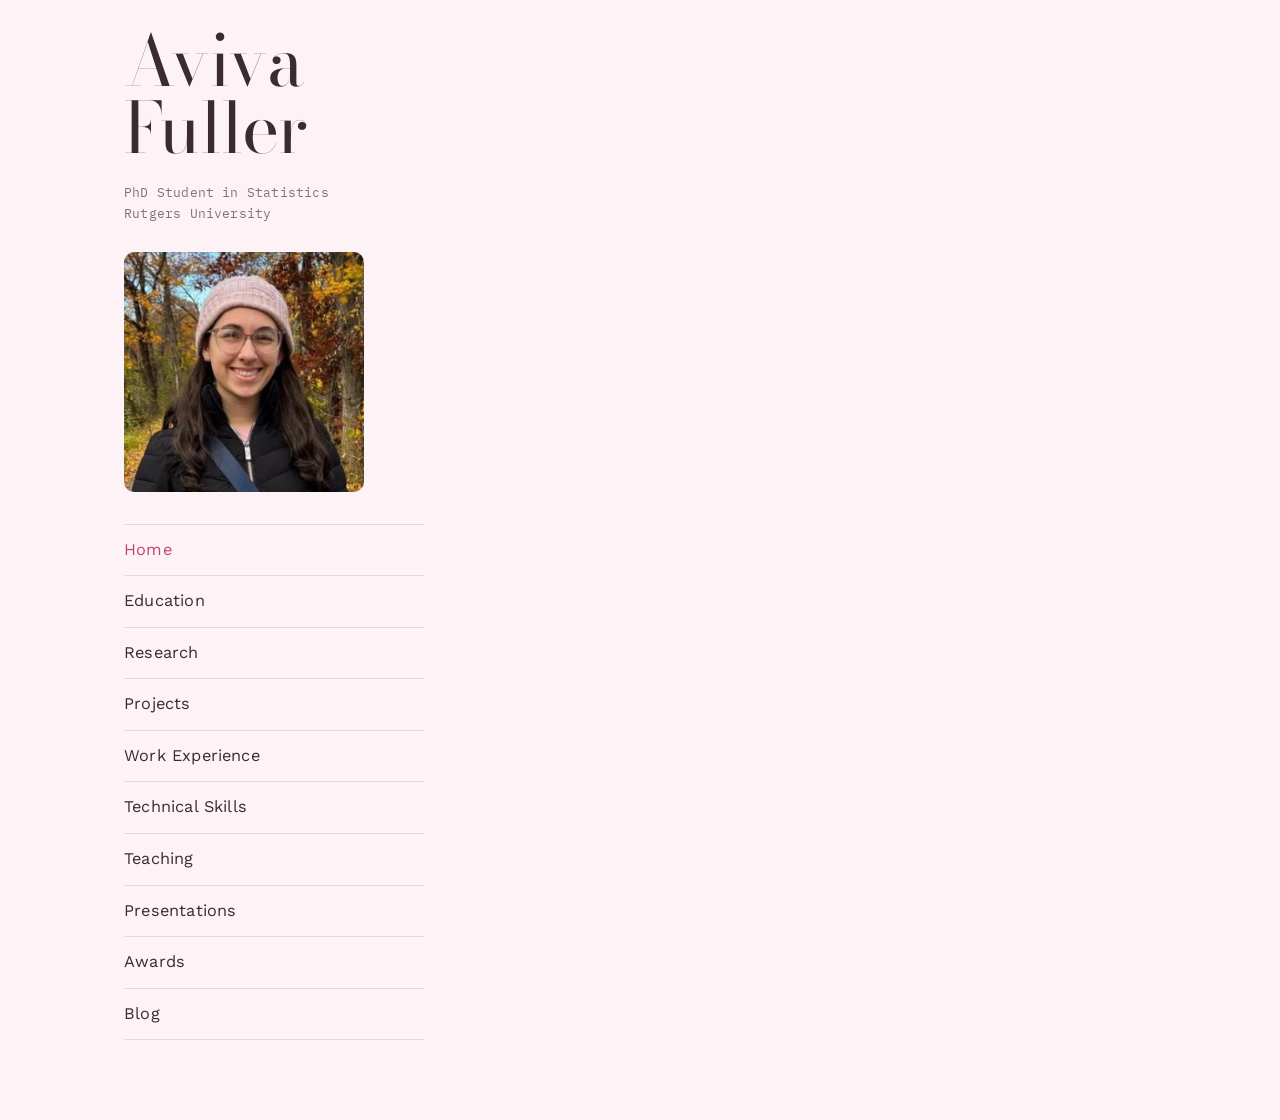
==== index.html @ 15a93945 "Add technical skills Co-Authored-By: Claude Opus 5.5 <noreply@anthropic.com>" ====
<!doctype html>
<html lang="en">
<head>
  <meta charset="utf-8">
  <meta name="viewport" content="width=device-width, initial-scale=1">
  <title>Aviva Fuller</title>
  <meta name="description" content="Aviva Fuller, PhD student in Statistics at Rutgers University.">
  <link rel="icon" href="data:image/svg+xml,%3Csvg xmlns='http://www.w3.org/2000/svg' viewBox='0 0 64 64'%3E%3Crect width='64' height='64' rx='14' fill='%23c2456e'/%3E%3Ctext x='32' y='45' font-family='Georgia,serif' font-size='38' text-anchor='middle' fill='white'%3EA%3C/text%3E%3C/svg%3E">
  <link rel="preconnect" href="https://fonts.googleapis.com">
  <link rel="preconnect" href="https://fonts.gstatic.com" crossorigin>
  <link href="https://fonts.googleapis.com/css2?family=Bodoni+Moda:opsz,wght@6..96,400;6..96,500&family=IBM+Plex+Mono:wght@400&family=Work+Sans:ital,wght@0,400;0,500;1,400&display=swap" rel="stylesheet">
  <link rel="stylesheet" href="style.css?v=10">
</head>
<body>
  <div class="layout">

    <!-- ================= SIDEBAR ================= -->
    <aside class="sidebar">
      <a href="#home" class="name">Aviva<br>Fuller</a>
      <p class="title">PhD Student in Statistics<br>Rutgers University</p>

      <img class="photo" src="images/profile.jpg" alt="Aviva Fuller" width="600" height="600">

      <nav aria-label="Sections">
        <ul class="menu">
          <li><a href="#home">Home</a></li>
          <li><a href="#education">Education</a></li>
          <li><a href="#research">Research</a></li>
          <li><a href="#projects">Projects</a></li>
          <li><a href="#experience">Work Experience</a></li>
          <li><a href="#skills">Technical Skills</a></li>
          <li><a href="#teaching">Teaching</a></li>
          <li><a href="#presentations">Presentations</a></li>
          <li><a href="#awards">Awards</a></li>
          <li><a href="#blog">Blog</a></li>
        </ul>
      </nav>
    </aside>

    <!-- ================= CONTENT ================= -->
    <!-- Each <section> below is one sidebar page. Add your text inside it. -->
    <main class="content">

      <section id="home">
        <!-- Home: write your introduction paragraphs here, e.g.
        <p>Aviva Fuller is a PhD student in Statistics at Rutgers University ...</p>
        -->
      </section>

      <section id="education">
        <h2>Education</h2>

        <article class="entry">
          <header class="entry-head">
            <div>
              <h3 class="entry-title">Rutgers University</h3>
              <p class="entry-sub">PhD in Statistics</p>
            </div>
            <p class="entry-meta"><span>Expected May 2030</span> <span>New Brunswick, NJ</span></p>
          </header>
          <ul class="highlights">
            <li>GPA 4.00 / 4.00</li>
            <li>Passed PhD Qualifying Exam, July 2026</li>
          </ul>
          <p class="label">Coursework</p>
          <ul class="courses">
            <li>Theory of Statistics I &amp; II</li>
            <li>Theory of Probability</li>
            <li>Stochastic Processes</li>
            <li>Applied Statistics I &amp; II</li>
            <li>Causal Inference</li>
            <li>Statistical Consulting</li>
            <li>Statistical Pedagogy</li>
            <li>AI and LLMs for Data Science</li>
          </ul>
        </article>

        <article class="entry">
          <header class="entry-head">
            <div>
              <h3 class="entry-title">Binghamton University</h3>
              <p class="entry-sub">BS, Mathematics and Economic Analysis</p>
            </div>
            <p class="entry-meta"><span>May 2025</span> <span>Binghamton, NY</span></p>
          </header>
          <ul class="highlights">
            <li>GPA 4.00 / 4.00</li>
            <li>Summa Cum Laude</li>
          </ul>
          <p class="label">Coursework</p>
          <ul class="courses">
            <li>Mathematical Statistics</li>
            <li>Regression Modeling</li>
            <li>Econometrics</li>
            <li>Graduate Real Analysis</li>
          </ul>
        </article>
      </section>

      <section id="research">
        <h2>Research</h2>
        <p>I'm interested in causal inference, especially the design and analysis of randomized experiments, with applications to biostatistics and social sciences.</p>
        <p class="label section-label">Current projects</p>

        <!-- Another research card may go above this one later. -->

        <a class="entry" href="research/causal-inference-reading.html">
          <header class="entry-head">
            <div>
              <h3 class="entry-title">Causal Inference Reading Course</h3>
              <p class="entry-sub">Advisor: Prof. Nicole Pashley</p>
            </div>
            <p class="entry-meta"><span>Fall 2026 – present</span> <span>Rutgers University</span></p>
          </header>
          <ul class="highlights">
            <li>Independent study</li>
          </ul>
          <p class="entry-summary">Weekly meetings with Prof. Pashley and two other students, working through research papers and Imbens and Rubin's textbook on causal inference.</p>
          <span class="see-more">See more <span aria-hidden="true">→</span></span>
        </a>

        <!-- Add more current research project cards here -->

        <p class="label section-label">Past research</p>

        <article class="entry">
          <header class="entry-head">
            <div>
              <h3 class="entry-title">Research Assistant</h3>
              <p class="entry-sub">Advisor: Prof. Minghao Rostami</p>
            </div>
            <p class="entry-meta"><span>Jan. 2024 – May 2025</span> <span>Research Foundation for SUNY</span> <span>Binghamton, NY</span></p>
          </header>
          <ul class="highlights">
            <li>Neural networks</li>
            <li>MATLAB</li>
          </ul>
          <ul class="courses single">
            <li>Generated synthetic 3D datasets and computed ground-truth fluid velocity fields induced by force points to construct labeled training data for a supervised learning task</li>
            <li>Trained and tuned neural networks in MATLAB to recover velocity fields, running systematic experiments across network parameters and the number and placement of source points</li>
            <li>Summarized methodology, experimental design, and findings in a written report for the Principal Investigator</li>
          </ul>
        </article>
      </section>

      <section id="teaching">
        <h2>Teaching</h2>
        <p>I've been a teaching assistant in the Rutgers Department of Statistics since Fall 2025. I grade assignments and exams, proctor exams, hold weekly office hours, and support both the instructor and the students throughout the semester. Many of my students come from non-quantitative backgrounds, so I focus on explaining ideas like probability, hypothesis testing and regression clearly.</p>

        <p class="label section-label">Courses</p>

        <article class="entry">
          <header class="entry-head">
            <div>
              <h3 class="entry-title">Fall 2026</h3>
            </div>
          </header>
          <ul class="course-rows">
            <li><span>Statistics I</span> <span class="count">120 students</span></li>
            <li><span>Regression Methods</span> <span class="count">90 students</span></li>
          </ul>
        </article>

        <article class="entry">
          <header class="entry-head">
            <div>
              <h3 class="entry-title">Spring 2026</h3>
            </div>
          </header>
          <ul class="course-rows">
            <li><span>Introductory Statistics for Business</span> <span class="count">120 students</span></li>
            <li><span>Introductory Statistics for Research</span> <span class="count">120 students</span></li>
          </ul>
        </article>

        <article class="entry">
          <header class="entry-head">
            <div>
              <h3 class="entry-title">Fall 2025</h3>
            </div>
          </header>
          <ul class="course-rows">
            <li><span>Introductory Statistics for Business, Section 1</span> <span class="count">120 students</span></li>
            <li><span>Introductory Statistics for Business, Section 2</span> <span class="count">120 students</span></li>
          </ul>
        </article>
      </section>

      <section id="presentations">
        <h2>Presentations</h2>

        <a class="entry" href="presentations/ding-paradox.pdf" target="_blank" rel="noopener">
          <header class="entry-head">
            <div>
              <h3 class="entry-title">A Paradox from Randomization-Based Causal Inference</h3>
              <p class="entry-sub">Causal Inference Reading Group, Rutgers University</p>
            </div>
            <p class="entry-meta"><span>October 2026</span></p>
          </header>
          <ul class="highlights">
            <li>Paper presentation</li>
          </ul>
          <p class="entry-summary">Presented Ding (2017), which compares Fisher's and Neyman's randomization tests and explains why Neyman's test can reject when Fisher's does not, even though Fisher's null is the stronger one.</p>
          <span class="see-more">View slides <span aria-hidden="true">→</span></span>
        </a>

        <a class="entry" href="presentations/causal-representation-learning.pdf" target="_blank" rel="noopener">
          <header class="entry-head">
            <div>
              <h3 class="entry-title">An Introduction to Causal Representation Learning</h3>
              <p class="entry-sub">Seminar talk, Dept. of Statistics, Rutgers University</p>
            </div>
            <p class="entry-meta"><span>April 2026</span></p>
          </header>
          <ul class="highlights">
            <li>Seminar talk</li>
          </ul>
          <p class="entry-summary">An introduction to causal representation learning, based on Moran and Aragam (2026), &ldquo;Towards Interpretable Deep Generative Models via Causal Representation Learning,&rdquo; and Zhang et al. (2023).</p>
          <span class="see-more">View slides <span aria-hidden="true">→</span></span>
        </a>
      </section>

      <section id="awards">
        <h2>Awards</h2>

        <article class="entry">
          <header class="entry-head">
            <div>
              <h3 class="entry-title">Helen P. Beard Award for Excellence in Undergraduate Mathematics</h3>
              <p class="entry-sub">Binghamton University</p>
            </div>
            <p class="entry-meta"><span>2025</span></p>
          </header>
          <ul class="highlights">
            <li>One recipient annually</li>
          </ul>
        </article>

        <article class="entry">
          <header class="entry-head">
            <div>
              <h3 class="entry-title">Phi Beta Kappa</h3>
              <p class="entry-sub">Academic honor society</p>
            </div>
            <p class="entry-meta"><span>2023</span></p>
          </header>
        </article>

        <article class="entry">
          <header class="entry-head">
            <div>
              <h3 class="entry-title">Pi Mu Epsilon</h3>
              <p class="entry-sub">Mathematics honor society</p>
            </div>
            <p class="entry-meta"><span>2023</span></p>
          </header>
        </article>
      </section>

      <section id="experience">
        <h2>Work Experience</h2>

        <a class="entry" href="#teaching">
          <header class="entry-head">
            <div>
              <h3 class="entry-title">Teaching Assistant</h3>
              <p class="entry-sub">Rutgers University, Department of Statistics</p>
            </div>
            <p class="entry-meta"><span>Sept. 2025 – present</span> <span>New Brunswick, NJ</span></p>
          </header>
          <ul class="highlights">
            <li>6 sections</li>
            <li>690 students</li>
          </ul>
          <ul class="courses single">
            <li>Support students in introductory and advanced statistics courses, from business statistics to regression methods</li>
            <li>Hold weekly office hours, grade assignments and exams, and proctor examinations</li>
            <li>Explain probability, hypothesis testing and regression to students from non-quantitative backgrounds</li>
          </ul>
          <span class="see-more">Courses <span aria-hidden="true">→</span></span>
        </a>

        <article class="entry">
          <header class="entry-head">
            <div>
              <h3 class="entry-title">Lead Tutor &amp; Peer Tutor</h3>
              <p class="entry-sub">Educational Opportunities Program, Binghamton University</p>
            </div>
            <p class="entry-meta"><span>Aug. 2022 – May 2025</span> <span>Binghamton, NY</span></p>
          </header>
          <ul class="highlights">
            <li>Lead Tutor, 2024–2025</li>
            <li>Peer Tutor, 2022–2023</li>
          </ul>
          <ul class="courses single">
            <li>Observed and gave feedback to other tutors, ran staff meetings, and wrote evaluation reports</li>
            <li>Provided private tutoring in mathematics and economics to low-income and disadvantaged students</li>
          </ul>
        </article>

        <article class="entry">
          <header class="entry-head">
            <div>
              <h3 class="entry-title">Programming Intern</h3>
              <p class="entry-sub">Forward Thinking Systems</p>
            </div>
            <p class="entry-meta"><span>Jun. – Aug. 2024</span> <span>Jericho, NY</span></p>
          </header>
          <ul class="courses single">
            <li>Explored a telematics dataset of harsh-driving events and developed a proposed framework for scoring driver quality</li>
          </ul>
        </article>
      </section>

      <section id="skills">
        <h2>Technical Skills</h2>

        <!-- Later: link skills to projects that use them, e.g. <li><a href="#projects">R</a></li> -->
        <article class="entry">
          <p class="label">Programming languages</p>
          <ul class="highlights">
            <li>R</li>
            <li>Python</li>
            <li>MATLAB</li>
          </ul>

          <p class="label">Python libraries</p>
          <ul class="highlights">
            <li>NumPy</li>
            <li>pandas</li>
            <li>PyTorch</li>
          </ul>

          <p class="label">Statistical methods</p>
          <ul class="highlights">
            <li>Causal inference</li>
            <li>Design and analysis of experiments</li>
            <li>Randomization inference</li>
            <li>Regression modeling</li>
            <li>Simulation studies</li>
            <li>Neural networks</li>
          </ul>
        </article>
      </section>

      <section id="projects">
        <h2>Projects</h2>
        <!-- Add projects here. Copy this card once per project:
        <a class="entry" href="LINK-TO-PROJECT">
          <header class="entry-head">
            <div>
              <h3 class="entry-title">Project title</h3>
              <p class="entry-sub">One-line description</p>
            </div>
            <p class="entry-meta"><span>Date</span></p>
          </header>
          <p class="entry-summary">A sentence or two about the project.</p>
          <span class="see-more">See more <span aria-hidden="true">→</span></span>
        </a>
        -->
      </section>

      <section id="blog">
        <h2>Blog</h2>
        <!-- Add blog posts here. Copy this card once per post:
        <a class="entry" href="LINK-TO-POST">
          <header class="entry-head">
            <div>
              <h3 class="entry-title">Post title</h3>
            </div>
            <p class="entry-meta"><span>Date</span></p>
          </header>
          <p class="entry-summary">A short teaser for the post.</p>
          <span class="see-more">Read more <span aria-hidden="true">→</span></span>
        </a>
        -->
      </section>

    </main>
  </div>

  <script src="script.js?v=10"></script>
</body>
</html>
---- style.css ----
:root {
  --bg: #fdf2f5;        /* light pink page */
  --ink: #3b2a31;       /* body text */
  --ink-soft: #8a6f79;  /* subtitle */
  --line: #efd3dc;      /* dividers */
  --accent: #c2456e;    /* active link, links */
  --serif: "Bodoni Moda", "Didot", Georgia, serif;
  --mono: "IBM Plex Mono", ui-monospace, Menlo, monospace;
  --sans: "Work Sans", system-ui, -apple-system, sans-serif;
  color-scheme: light;
}

* { box-sizing: border-box; }
html { scroll-behavior: smooth; }

body {
  margin: 0;
  background: var(--bg);
  color: var(--ink);
  font-family: var(--sans);
  font-size: 19px;
  line-height: 1.75;
  letter-spacing: 0.01em;
  -webkit-font-smoothing: antialiased;
}

a { color: var(--accent); }
:focus-visible { outline: 2px solid var(--accent); outline-offset: 3px; }

.layout {
  display: grid;
  grid-template-columns: 300px 1fr;
  gap: 48px;
  max-width: 1080px;
  margin: 0 auto;
  padding: 28px 24px 80px;
}

/* ---------- Sidebar ---------- */
.sidebar {
  position: sticky;
  top: 28px;
  align-self: start;
}

.name {
  display: block;
  font-family: var(--serif);
  font-weight: 400;
  font-size: 4.4rem;
  line-height: 0.95;
  letter-spacing: -0.01em;
  color: var(--ink);
  text-decoration: none;
}

.title {
  font-family: var(--mono);
  font-size: 0.82rem;
  line-height: 1.6;
  color: var(--ink-soft);
  margin: 20px 0 28px;
}

.photo {
  display: block;
  width: 100%;
  max-width: 240px;
  height: auto;
  aspect-ratio: 1;
  object-fit: cover;
  border-radius: 10px;
}

.menu {
  list-style: none;
  margin: 32px 0 0;
  padding: 0;
  border-top: 1px solid var(--line);
}
.menu li { border-bottom: 1px solid var(--line); }
.menu a {
  display: block;
  padding: 11px 0;
  color: var(--ink);
  text-decoration: none;
  font-size: 1.02rem;
  transition: color .15s ease;
}
.menu a:hover,
.menu a[aria-current="page"] { color: var(--accent); }

/* ---------- Content ---------- */
.content { padding-top: 14px; min-width: 0; }
.content section { margin-bottom: 64px; }  /* without JavaScript every section shows */
.js .content section { display: none; margin: 0; }
.js .content section.active { display: block; }
.content p { margin: 0 0 1.3em; }

.content h2 {
  font-family: var(--serif);
  font-weight: 400;
  font-size: 2.6rem;
  line-height: 1.1;
  margin: 0 0 24px;
}
.content h3 { font-size: 1.1rem; font-weight: 500; margin: 1.6em 0 .2em; }

/* ---------- Entries (education, experience, ...) ---------- */
.entry {
  background: #fffafb;
  border: 1px solid var(--line);
  border-left: 4px solid var(--accent);
  border-radius: 12px;
  padding: 26px 30px 28px;
  margin-bottom: 24px;
  box-shadow: 0 1px 2px rgba(194, 69, 110, .05), 0 8px 24px rgba(194, 69, 110, .07);
}

.entry-head {
  display: flex;
  justify-content: space-between;
  align-items: flex-start;
  gap: 24px;
  margin-bottom: 16px;
}
.content .entry-title {
  font-family: var(--serif);
  font-weight: 600;
  font-size: 1.65rem;
  line-height: 1.2;
  margin: 0;
}
.content .entry-sub {
  font-style: italic;
  color: var(--ink-soft);
  margin: 2px 0 0;
}
.content .entry-meta {
  font-family: var(--mono);
  font-size: .78rem;
  line-height: 1.7;
  color: var(--ink-soft);
  text-align: right;
  white-space: nowrap;
  margin: 6px 0 0;
}
.entry-meta span { display: block; }
.entry > :last-child { margin-bottom: 0; }

.highlights {
  list-style: none;
  display: flex;
  flex-wrap: wrap;
  gap: 8px;
  padding: 0;
  margin: 0 0 20px;
}
.highlights li {
  font-size: .85rem;
  font-weight: 500;
  color: var(--accent);
  background: #fbe3ea;
  border: 1px solid #f4c9d6;
  padding: 3px 12px;
  border-radius: 999px;
}

.content .label {
  font-family: var(--mono);
  font-size: .72rem;
  letter-spacing: .08em;
  text-transform: uppercase;
  color: var(--ink-soft);
  margin: 0 0 6px;
}
.courses {
  list-style: none;
  padding: 0;
  margin: 0;
  display: grid;
  grid-template-columns: 1fr 1fr;
  gap: 2px 28px;
}
.courses li {
  position: relative;
  padding-left: 18px;
  font-size: .95rem;
}
.courses li::before {
  content: "";
  position: absolute;
  left: 0;
  top: .68em;
  width: 7px;
  height: 7px;
  border-radius: 50%;
  border: 1.5px solid var(--accent);
}

/* ---------- Clickable cards (projects, blog posts, ...) ---------- */
a.entry {
  display: block;
  color: inherit;
  text-decoration: none;
  transition: transform .18s ease, box-shadow .18s ease, border-color .18s ease;
}
a.entry:hover,
a.entry:focus-visible {
  transform: translateY(-3px);
  border-color: #eab8c8;
  border-left-color: var(--accent);
  box-shadow: 0 2px 4px rgba(194, 69, 110, .06), 0 14px 32px rgba(194, 69, 110, .14);
}
.entry-summary { margin: 0 0 16px; }
.see-more {
  display: inline-flex;
  align-items: center;
  gap: 6px;
  font-size: .9rem;
  font-weight: 500;
  color: var(--accent);
  padding: 6px 16px;
  border: 1px solid #f0bccc;
  border-radius: 999px;
  background: #fbe3ea;
  transition: background .18s ease, color .18s ease;
}
.see-more span { transition: transform .18s ease; }
a.entry:hover .see-more,
a.entry:focus-visible .see-more { background: var(--accent); color: #fff; border-color: var(--accent); }
a.entry:hover .see-more span,
a.entry:focus-visible .see-more span { transform: translateX(4px); }

.content .section-label { margin: 32px 0 12px; }

/* ---------- Detail pages (research/, projects/, ...) ---------- */
.detail {
  max-width: 760px;
  margin: 0 auto;
  padding: 40px 24px 80px;
}
.back {
  display: inline-block;
  font-family: var(--mono);
  font-size: .82rem;
  text-decoration: none;
  margin-bottom: 36px;
}
.back:hover { text-decoration: underline; }
.detail .label {
  font-family: var(--mono);
  font-size: .72rem;
  letter-spacing: .08em;
  text-transform: uppercase;
  color: var(--ink-soft);
  margin: 0 0 8px;
}
.detail h1 {
  font-family: var(--serif);
  font-weight: 500;
  font-size: clamp(2.1rem, 5vw, 3rem);
  line-height: 1.1;
  margin: 0 0 14px;
}
.detail-meta {
  font-family: var(--mono);
  font-size: .82rem;
  color: var(--ink-soft);
  margin: 0 0 16px;
}
.detail .highlights { margin-bottom: 28px; }
.detail .entry .highlights { margin: 0; }
.detail .entry h2 {
  font-family: var(--serif);
  font-weight: 600;
  font-size: 1.45rem;
  margin: 0 0 10px;
}
.detail .entry p { margin: 0 0 1em; }
.detail .entry p:last-child { margin-bottom: 0; }
.courses.single { grid-template-columns: 1fr; gap: 10px; }
.courses.single li { font-size: 1em; }
.detail-note {
  font-size: .9rem;
  font-style: italic;
  color: var(--ink-soft);
  margin-top: 28px;
}

/* ---------- Mobile ---------- */
@media (max-width: 800px) {
  body { font-size: 17px; }
  .layout { grid-template-columns: 1fr; gap: 28px; padding: 24px 16px 64px; }
  .sidebar { position: static; }
  .name { font-size: 3.4rem; }
  .title { margin: 14px 0 20px; }
  .photo { max-width: 180px; }
  .menu {
    display: flex;
    flex-wrap: wrap;
    gap: 4px 18px;
    margin-top: 24px;
    padding: 10px 0;
    border-bottom: 1px solid var(--line);
  }
  .menu li { border: 0; }
  .menu a { padding: 4px 0; font-size: .95rem; }
  .content h2 { font-size: 2.1rem; }
  .entry { padding: 20px 18px 22px; }
  .entry-head { flex-direction: column; gap: 4px; }
  .content .entry-meta { text-align: left; white-space: normal; margin: 4px 0 0; }
  .entry-meta span { display: inline; }
  .entry-meta span + span::before { content: "· "; }
  .courses { grid-template-columns: 1fr; }
}

@media (max-width: 800px) {
  .detail { padding: 28px 16px 64px; }
}

/* Book / paper citations on detail pages */
.reference { padding-left: 1.6em; text-indent: -1.6em; }
.reference cite { font-style: italic; }
.reference a { word-break: break-all; }
.reference-list { list-style: none; padding: 0; margin: 0; }
.reference-list li { padding-left: 1.6em; text-indent: -1.6em; margin-bottom: .75em; }
.reference-list li:last-child { margin-bottom: 0; }
.reference-list cite { font-style: italic; }

/* Course rows (Teaching page) */
.course-rows { list-style: none; padding: 0; margin: 0; }
.course-rows li {
  display: flex;
  justify-content: space-between;
  align-items: baseline;
  gap: 16px;
  padding: 10px 0;
  border-top: 1px solid var(--line);
}
.course-rows li:first-child { border-top: 0; padding-top: 0; }
.course-rows li:last-child { padding-bottom: 0; }
.course-rows .count {
  font-family: var(--mono);
  font-size: .78rem;
  color: var(--ink-soft);
  white-space: nowrap;
}
a.entry .courses.single { margin-bottom: 18px; }
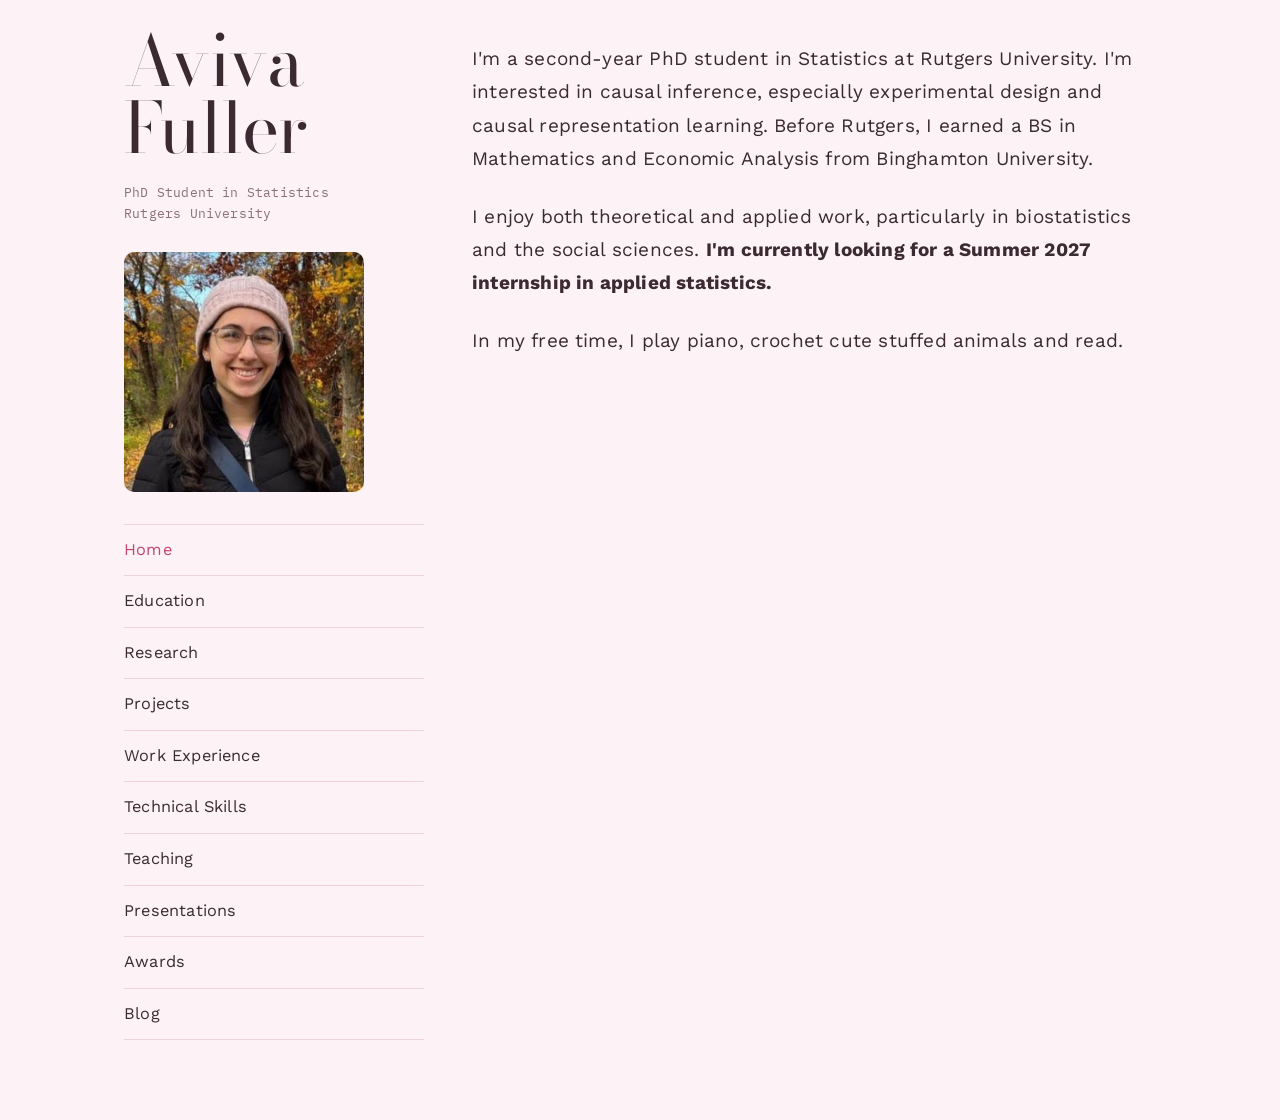
==== commit f42e67c4: "Add homepage blurb Co-Authored-By: Claude Opus 5.5 <noreply@anthropic.com>" ====
--- a/index.html
+++ b/index.html
@@ -42,9 +42,9 @@
     <main class="content">
 
       <section id="home">
-        <!-- Home: write your introduction paragraphs here, e.g.
-        <p>Aviva Fuller is a PhD student in Statistics at Rutgers University ...</p>
-        -->
+        <p>I'm a second-year PhD student in Statistics at Rutgers University. I'm interested in causal inference, especially experimental design and causal representation learning. Before Rutgers, I earned a BS in Mathematics and Economic Analysis from Binghamton University.</p>
+        <p>I enjoy both theoretical and applied work, particularly in biostatistics and the social sciences. <strong>I'm currently looking for a Summer 2027 internship in applied statistics.</strong></p>
+        <p>In my free time, I play piano, crochet cute stuffed animals and read.</p>
       </section>
 
       <section id="education">
@@ -204,6 +204,37 @@
           <span class="see-more">View slides <span aria-hidden="true">→</span></span>
         </a>
 
+        <a class="entry" href="https://github.com/avivajfuller/wlda-missing-labels" target="_blank" rel="noopener">
+          <header class="entry-head">
+            <div>
+              <h3 class="entry-title">Handling Missing Data in Linear Discriminant Analysis</h3>
+              <p class="entry-sub">Rutgers University</p>
+            </div>
+            <p class="entry-meta"><span>May 2026</span></p>
+          </header>
+          <ul class="highlights">
+            <li>Original method</li>
+            <li>R</li>
+          </ul>
+          <p class="entry-summary">Reviewed Weighted Missing LDA (Vo et al., 2024), which handles missing features without imputation, and proposed an extension for training data with missing labels: predicted labels are down-weighted in the class priors by the model's estimated per-class accuracy.</p>
+          <span class="see-more">Code and slides on GitHub <span aria-hidden="true">→</span></span>
+        </a>
+
+        <a class="entry" href="https://arxiv.org/abs/2304.05261" target="_blank" rel="noopener">
+          <header class="entry-head">
+            <div>
+              <h3 class="entry-title">On Controlling the False Discovery Rate in Multiple Testing of the Means of Correlated Normals Against Two-Sided Alternatives</h3>
+              <p class="entry-sub">Rutgers University</p>
+            </div>
+            <p class="entry-meta"><span>May 2026</span></p>
+          </header>
+          <ul class="highlights">
+            <li>20-minute blackboard talk</li>
+          </ul>
+          <p class="entry-summary">Presented Sarkar (2023) on the blackboard: the background on the Benjamini&ndash;Hochberg method and false discovery rate control, why controlling the FDR for two-sided tests of correlated normal means is an open problem, and the paper's main results, weighted BH methods with proven FDR control.</p>
+          <span class="see-more">Read the paper <span aria-hidden="true">→</span></span>
+        </a>
+
         <a class="entry" href="presentations/causal-representation-learning.pdf" target="_blank" rel="noopener">
           <header class="entry-head">
             <div>
@@ -329,6 +360,13 @@
             <li>NumPy</li>
             <li>pandas</li>
             <li>PyTorch</li>
+          </ul>
+
+          <p class="label">Tools</p>
+          <ul class="highlights">
+            <li>GitHub</li>
+            <li>R Markdown</li>
+            <li>Jupyter</li>
           </ul>
 
           <p class="label">Statistical methods</p>
@@ -345,6 +383,24 @@
 
       <section id="projects">
         <h2>Projects</h2>
+
+        <a class="entry" href="https://github.com/avivajfuller/wlda-missing-labels" target="_blank" rel="noopener">
+          <header class="entry-head">
+            <div>
+              <h3 class="entry-title">Handling Missing Labels in Linear Discriminant Analysis</h3>
+              <p class="entry-sub">Course project, Rutgers University</p>
+            </div>
+            <p class="entry-meta"><span>Spring 2026</span></p>
+          </header>
+          <ul class="highlights">
+            <li>R</li>
+            <li>Classification</li>
+            <li>Missing data</li>
+            <li>Simulation study</li>
+          </ul>
+          <p class="entry-summary">Extended Weighted Missing LDA (Vo et al., 2024) to training data with missing class labels. My method pseudo-labels unlabeled rows, then down-weights them in the class priors by the model's estimated per-class accuracy. I compared it with complete-case WLDA on three datasets at missing rates up to 75%.</p>
+          <span class="see-more">Code and write-up on GitHub <span aria-hidden="true">→</span></span>
+        </a>
         <!-- Add projects here. Copy this card once per project:
         <a class="entry" href="LINK-TO-PROJECT">
           <header class="entry-head">
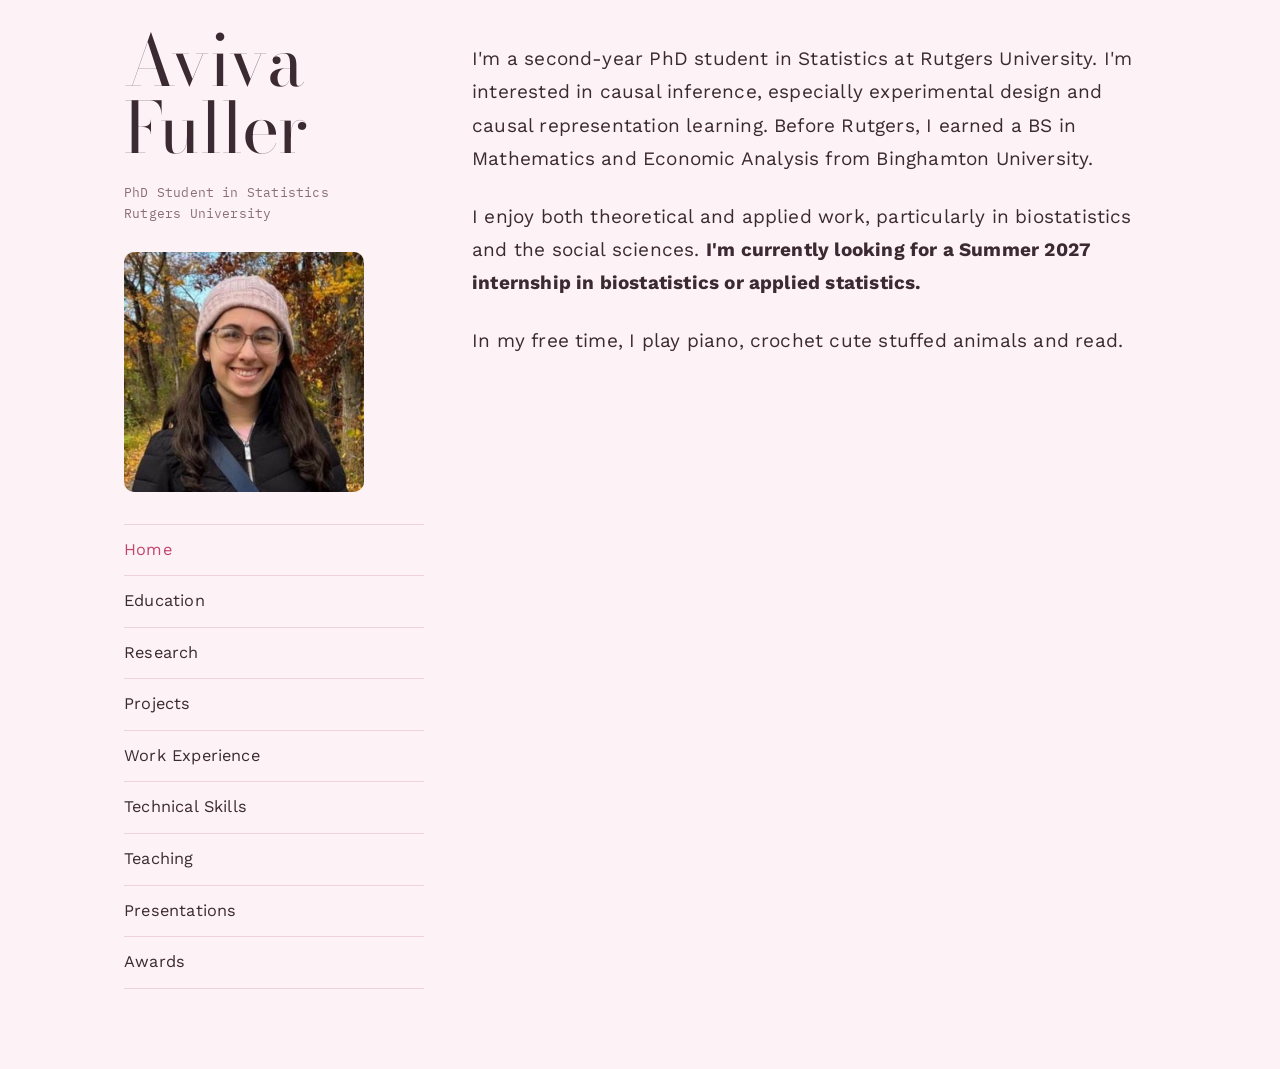
==== commit f2afec85: "Hide Blog, add biostatistics to homepage, tidy LDA and reading course wording Co-Authored-By: Claude" ====
--- a/index.html
+++ b/index.html
@@ -32,7 +32,7 @@
           <li><a href="#teaching">Teaching</a></li>
           <li><a href="#presentations">Presentations</a></li>
           <li><a href="#awards">Awards</a></li>
-          <li><a href="#blog">Blog</a></li>
+          <!-- <li><a href="#blog">Blog</a></li>  (hidden until the first post; also un-comment the Blog section below) -->
         </ul>
       </nav>
     </aside>
@@ -43,7 +43,7 @@
 
       <section id="home">
         <p>I'm a second-year PhD student in Statistics at Rutgers University. I'm interested in causal inference, especially experimental design and causal representation learning. Before Rutgers, I earned a BS in Mathematics and Economic Analysis from Binghamton University.</p>
-        <p>I enjoy both theoretical and applied work, particularly in biostatistics and the social sciences. <strong>I'm currently looking for a Summer 2027 internship in applied statistics.</strong></p>
+        <p>I enjoy both theoretical and applied work, particularly in biostatistics and the social sciences. <strong>I'm currently looking for a Summer 2027 internship in biostatistics or applied statistics.</strong></p>
         <p>In my free time, I play piano, crochet cute stuffed animals and read.</p>
       </section>
 
@@ -388,7 +388,7 @@
           <header class="entry-head">
             <div>
               <h3 class="entry-title">Handling Missing Labels in Linear Discriminant Analysis</h3>
-              <p class="entry-sub">Course project, Rutgers University</p>
+              <p class="entry-sub">Rutgers University</p>
             </div>
             <p class="entry-meta"><span>Spring 2026</span></p>
           </header>
@@ -416,9 +416,10 @@
         -->
       </section>
 
+      <!-- BLOG (hidden until the first post). To restore: un-comment this section and the menu link above, and remove the space in the inner "<! --" and "-- >" markers.
       <section id="blog">
         <h2>Blog</h2>
-        <!-- Add blog posts here. Copy this card once per post:
+        <! -- Add blog posts here. Copy this card once per post:
         <a class="entry" href="LINK-TO-POST">
           <header class="entry-head">
             <div>
@@ -429,8 +430,9 @@
           <p class="entry-summary">A short teaser for the post.</p>
           <span class="see-more">Read more <span aria-hidden="true">→</span></span>
         </a>
-        -->
-      </section>
+        -- >
+      </section>
+      -->
 
     </main>
   </div>
